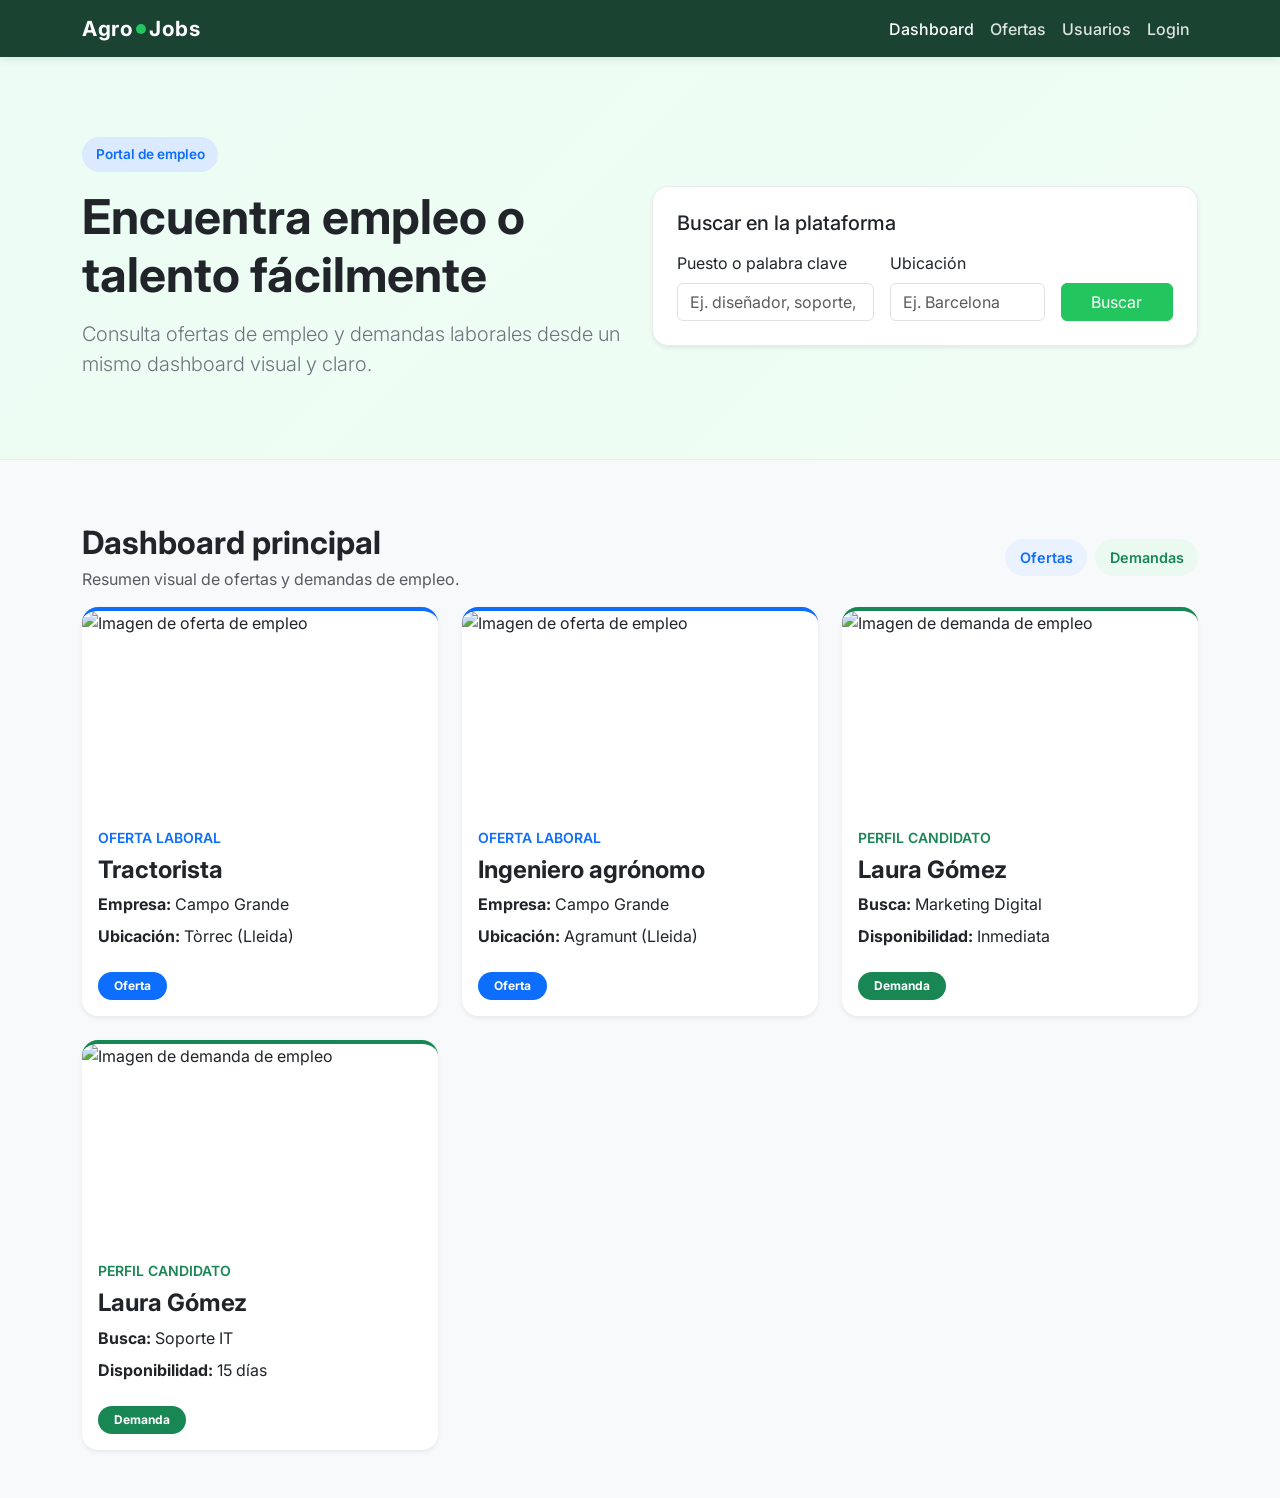
==== index.html @ 0faca1c8 "cambio de datos.js a almacenaje.js | cambios en int_1 a int_4 | cambios en index.html, login html, o" ====
<!--
IA utilizada: ChatGPT

Prompt 1: "Crea un dashboard de empleo moderno con Bootstrap, hero section, navbar y tarjetas visuales"
Prompt 2: "Cómo diferenciar visualmente ofertas y demandas de empleo usando Bootstrap y CSS"
Prompt 3: "Cómo estructurar una página principal con buscador y grid de tarjetas responsive"
Prompt 4: "Cómo mejorar una landing page de empleo con un estilo inspirado en InfoJobs y JobToday"
-->

<!DOCTYPE html>
<html lang="es">
<head>
    <meta charset="UTF-8">
    <meta name="viewport" content="width=device-width, initial-scale=1.0">
    <title>AgroJobs</title>

    <link rel="icon" type="image/png" href="img/favicon.ico">
    <link href="https://cdn.jsdelivr.net/npm/bootstrap@5.3.7/dist/css/bootstrap.min.css" rel="stylesheet">
    <link href="https://fonts.googleapis.com/css2?family=Inter:wght@400;600;700;800&display=swap" rel="stylesheet">
    <link rel="stylesheet" href="css/style.css">
</head>
<body>

    <nav class="navbar navbar-expand-lg navbar-dark navbar-custom sticky-top">
        <div class="container">
            <a class="navbar-brand logo d-flex align-items-center" href="index.html">
                <span>Agro</span>
                <span class="logo-icon"></span>
                <span>Jobs</span>
            </a>

            <button class="navbar-toggler" type="button" data-bs-toggle="collapse" data-bs-target="#menuPrincipal" aria-controls="menuPrincipal" aria-expanded="false" aria-label="Abrir navegación">
                <span class="navbar-toggler-icon"></span>
            </button>
            <div class="collapse navbar-collapse" id="menuPrincipal">
                <div class="navbar-nav ms-auto align-items-lg-center" id="navbar-links">
                    <a class="nav-link active" href="index.html">Dashboard</a>
                    <a class="nav-link" href="ofertas.html">Ofertas</a>
                    <a class="nav-link" href="usuarios.html">Usuarios</a>
                    <span id="zona-sesion" class="d-flex align-items-lg-center flex-column flex-lg-row"></span>
                </div>  
            </div>
        </div>
    </nav>

    <header class="hero-section">
        <div class="container">
            <div class="hero-box">
                <div class="row align-items-center g-4">
                    <div class="col-lg-6">
                        <span class="hero-tag">Portal de empleo</span>
                        <h1 class="display-5 fw-bold mt-3">Encuentra empleo o talento fácilmente</h1>
                        <p class="lead text-secondary mt-3">
                            Consulta ofertas de empleo y demandas laborales desde un mismo dashboard visual y claro.
                        </p>
                    </div>

                    <div class="col-lg-6">
                        <div class="search-panel shadow-sm">
                            <h2 class="h5 mb-3">Buscar en la plataforma</h2>
                            <form>
                                <div class="row g-3">
                                    <div class="col-md-5">
                                        <label for="busqueda" class="form-label">Puesto o palabra clave</label>
                                        <input type="text" id="busqueda" class="form-control" placeholder="Ej. diseñador, soporte, marketing">
                                    </div>

                                    <div class="col-md-4">
                                        <label for="ubicacion" class="form-label">Ubicación</label>
                                        <input type="text" id="ubicacion" class="form-control" placeholder="Ej. Barcelona">
                                    </div>

                                    <div class="col-md-3 d-grid align-self-end">
                                        <button type="button" class="btn btn-primary">Buscar</button>
                                    </div>
                                </div>
                            </form>
                        </div>
                    </div>
                </div>
            </div>
        </div>
    </header>

    <main class="container py-5">
        <div class="d-flex justify-content-between align-items-center flex-wrap gap-2 mb-3">
            <div>
                <h2 class="fw-bold mb-1">Dashboard principal</h2>
                <p class="text-muted mb-0">Resumen visual de ofertas y demandas de empleo.</p>
            </div>

            <div class="d-flex gap-2">
                <span class="legend-badge legend-oferta">Ofertas</span>
                <span class="legend-badge legend-demanda">Demandas</span>
            </div>
        </div>

        <div id="contenedor-tarjetas" class="row g-4"></div>
    </main>

    <script type="module" src="js/int_1_dashboard.js"></script>
    <script src="https://cdn.jsdelivr.net/npm/bootstrap@5.3.7/dist/js/bootstrap.bundle.min.js"></script>
</body>
</html>
---- css/style.css ----
body {
    font-family: 'Inter', sans-serif;
    background-color: #f8f9fa;
    color: #212529;
}

h1, h2, h3 {
    font-weight: 800;
}

.hero-section {
    background: linear-gradient(135deg, #ecfdf5 0%, #f0fdf4 100%);
    padding: 3rem 0 2rem;
    border-bottom: 1px solid #e9ecef;
}

.hero-box {
    padding: 2rem 0;
}

.hero-tag {
    display: inline-block;
    padding: 0.45rem 0.85rem;
    border-radius: 999px;
    background-color: #dbeafe;
    color: #0d6efd;
    font-size: 0.85rem;
    font-weight: 600;
}

.search-panel {
    background-color: #ffffff;
    border-radius: 1rem;
    padding: 1.5rem;
    border: 1px solid #e9ecef;
    box-shadow: 0 0.5rem 1.5rem rgba(0, 0, 0, 0.04);
}

.legend-badge {
    display: inline-block;
    padding: 0.5rem 0.9rem;
    border-radius: 999px;
    font-size: 0.9rem;
    font-weight: 600;
}

.legend-oferta {
    background-color: #eaf2ff;
    color: #0d6efd;
}

.legend-demanda {
    background-color: #eafaf1;
    color: #198754;
}

.dashboard-card {
    border: none;
    border-radius: 1rem;
    overflow: hidden;
    transition: transform 0.2s ease, box-shadow 0.2s ease;
}

.dashboard-card:hover {
    transform: translateY(-4px);
    box-shadow: 0 1rem 2rem rgba(0, 0, 0, 0.08) !important;
}

.dashboard-card-img {
    height: 200px;
    object-fit: cover;
}

.oferta-card {
    border-top: 4px solid #0d6efd;
}

.demanda-card {
    border-top: 4px solid #198754;
}

.card-title {
    font-weight: 700;
}

.navbar-brand {
    letter-spacing: 0.3px;
}

.logo {
    font-weight: 700;
    font-size: 1.3rem;
    letter-spacing: 0.5px;
    color: #ffffff !important;
}

.logo-o {
    color: #22c55e;
}

.logo-icon {
    width: 10px;
    height: 10px;
    background-color: #22c55e;
    border-radius: 50%;
    margin: 0 3px;
    display: inline-block;
}

.navbar-custom {
    background-color: #1b4332;
    box-shadow: 0 2px 10px rgba(0,0,0,0.1);
}

.navbar-custom .nav-link {
    color: rgba(255, 255, 255, 0.85);
    font-weight: 500;
}

.navbar-custom .nav-link:hover,
.navbar-custom .nav-link.active {
    color: #ffffff;
}

.btn-primary {
    background-color: #22c55e;
    border-color: #22c55e;
}

.btn-primary:hover {
    background-color: #16a34a;
    border-color: #16a34a;
}

main.container {
    margin-top: 1rem;
}

#mensaje-login,
#mensaje-oferta,
#mensaje-usuario {
    min-height: 24px;
    font-size: 0.95rem;
}

.mensaje-error {
    color: #dc3545;
    font-weight: 600;
}

.mensaje-ok {
    color: #198754;
    font-weight: 600;
}

#zona-sesion .btn {
    white-space: nowrap;
}
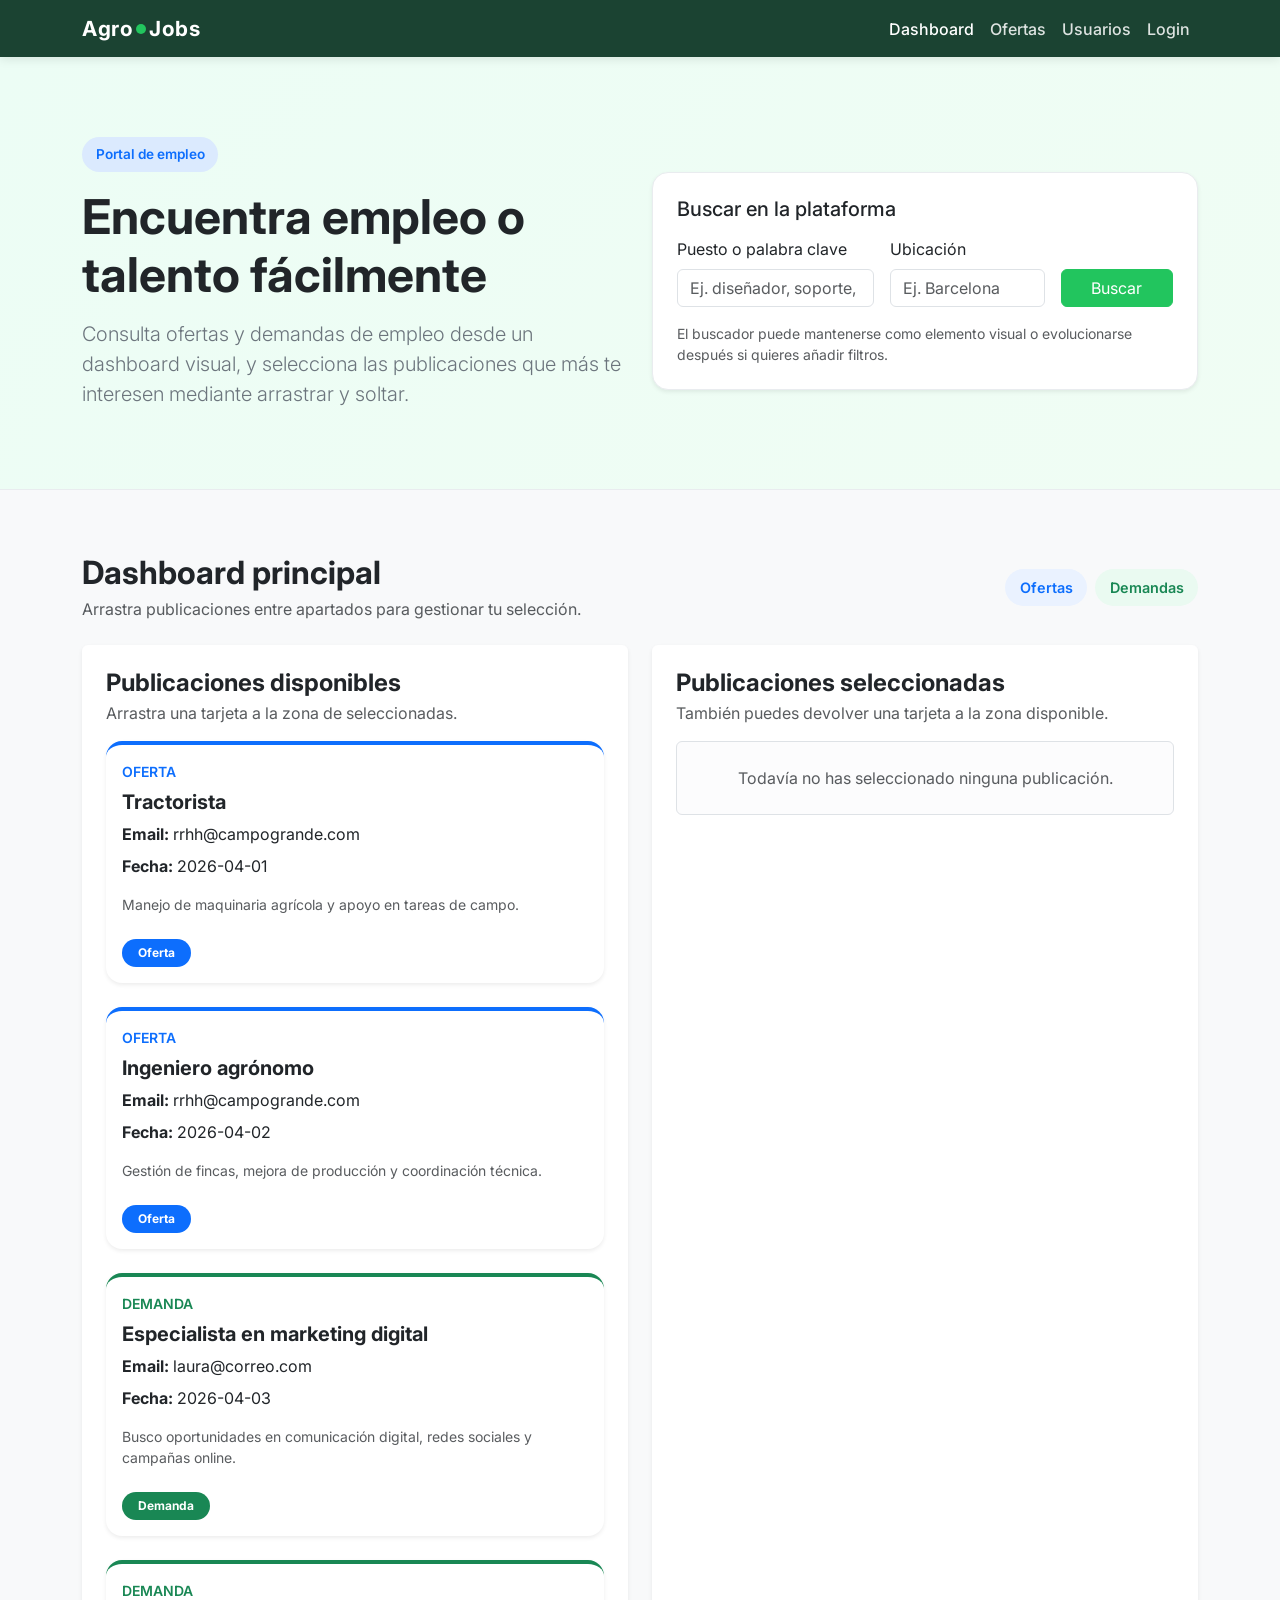
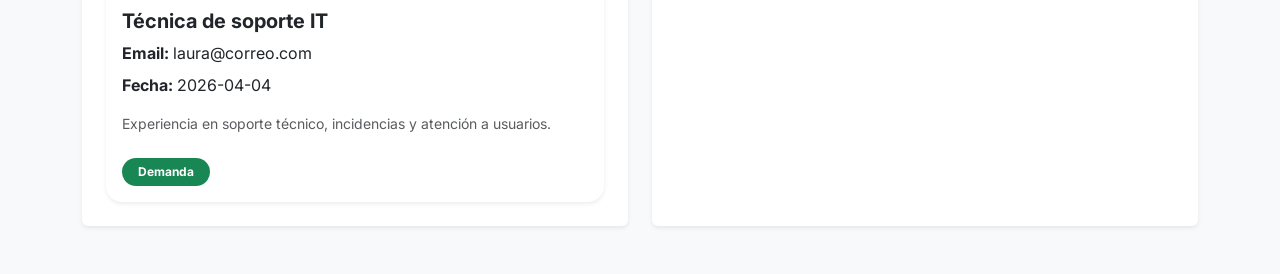
==== commit c9848093: "cambio de lógica para adaptar a los requisitos del producto 2: todos los archivos de la carpeta /js " ====
--- a/index.html
+++ b/index.html
@@ -1,10 +1,11 @@
 <!--
 IA utilizada: ChatGPT
 
-Prompt 1: "Crea un dashboard de empleo moderno con Bootstrap, hero section, navbar y tarjetas visuales"
-Prompt 2: "Cómo diferenciar visualmente ofertas y demandas de empleo usando Bootstrap y CSS"
-Prompt 3: "Cómo estructurar una página principal con buscador y grid de tarjetas responsive"
-Prompt 4: "Cómo mejorar una landing page de empleo con un estilo inspirado en InfoJobs y JobToday"
+Adaptación de index.html para Producto 2:
+- dashboard con dos zonas
+- publicaciones disponibles
+- publicaciones seleccionadas
+- preparado para drag and drop nativo
 -->
 
 <!DOCTYPE html>
@@ -32,13 +33,14 @@
             <button class="navbar-toggler" type="button" data-bs-toggle="collapse" data-bs-target="#menuPrincipal" aria-controls="menuPrincipal" aria-expanded="false" aria-label="Abrir navegación">
                 <span class="navbar-toggler-icon"></span>
             </button>
+
             <div class="collapse navbar-collapse" id="menuPrincipal">
                 <div class="navbar-nav ms-auto align-items-lg-center" id="navbar-links">
                     <a class="nav-link active" href="index.html">Dashboard</a>
                     <a class="nav-link" href="ofertas.html">Ofertas</a>
                     <a class="nav-link" href="usuarios.html">Usuarios</a>
                     <span id="zona-sesion" class="d-flex align-items-lg-center flex-column flex-lg-row"></span>
-                </div>  
+                </div>
             </div>
         </div>
     </nav>
@@ -51,7 +53,7 @@
                         <span class="hero-tag">Portal de empleo</span>
                         <h1 class="display-5 fw-bold mt-3">Encuentra empleo o talento fácilmente</h1>
                         <p class="lead text-secondary mt-3">
-                            Consulta ofertas de empleo y demandas laborales desde un mismo dashboard visual y claro.
+                            Consulta ofertas y demandas de empleo desde un dashboard visual, y selecciona las publicaciones que más te interesen mediante arrastrar y soltar.
                         </p>
                     </div>
 
@@ -66,8 +68,8 @@
                                     </div>
 
                                     <div class="col-md-4">
-                                        <label for="ubicacion" class="form-label">Ubicación</label>
-                                        <input type="text" id="ubicacion" class="form-control" placeholder="Ej. Barcelona">
+                                        <label for="ubicacion-busqueda" class="form-label">Ubicación</label>
+                                        <input type="text" id="ubicacion-busqueda" class="form-control" placeholder="Ej. Barcelona">
                                     </div>
 
                                     <div class="col-md-3 d-grid align-self-end">
@@ -75,6 +77,9 @@
                                     </div>
                                 </div>
                             </form>
+                            <p class="text-muted small mt-3 mb-0">
+                                El buscador puede mantenerse como elemento visual o evolucionarse después si quieres añadir filtros.
+                            </p>
                         </div>
                     </div>
                 </div>
@@ -83,10 +88,10 @@
     </header>
 
     <main class="container py-5">
-        <div class="d-flex justify-content-between align-items-center flex-wrap gap-2 mb-3">
+        <div class="d-flex justify-content-between align-items-center flex-wrap gap-2 mb-4">
             <div>
                 <h2 class="fw-bold mb-1">Dashboard principal</h2>
-                <p class="text-muted mb-0">Resumen visual de ofertas y demandas de empleo.</p>
+                <p class="text-muted mb-0">Arrastra publicaciones entre apartados para gestionar tu selección.</p>
             </div>
 
             <div class="d-flex gap-2">
@@ -95,7 +100,39 @@
             </div>
         </div>
 
-        <div id="contenedor-tarjetas" class="row g-4"></div>
+        <div class="row g-4">
+            <div class="col-lg-6">
+                <section class="bg-white shadow-sm rounded p-4 h-100">
+                    <div class="d-flex justify-content-between align-items-center flex-wrap gap-2 mb-3">
+                        <div>
+                            <h3 class="h4 fw-bold mb-1">Publicaciones disponibles</h3>
+                            <p class="text-muted mb-0">Arrastra una tarjeta a la zona de seleccionadas.</p>
+                        </div>
+                    </div>
+
+                    <div
+                        id="contenedor-disponibles"
+                        class="row g-4 min-vh-25 zona-drop"
+                    ></div>
+                </section>
+            </div>
+
+            <div class="col-lg-6">
+                <section class="bg-white shadow-sm rounded p-4 h-100">
+                    <div class="d-flex justify-content-between align-items-center flex-wrap gap-2 mb-3">
+                        <div>
+                            <h3 class="h4 fw-bold mb-1">Publicaciones seleccionadas</h3>
+                            <p class="text-muted mb-0">También puedes devolver una tarjeta a la zona disponible.</p>
+                        </div>
+                    </div>
+
+                    <div
+                        id="contenedor-seleccionados"
+                        class="row g-4 min-vh-25 zona-drop"
+                    ></div>
+                </section>
+            </div>
+        </div>
     </main>
 
     <script type="module" src="js/int_1_dashboard.js"></script>
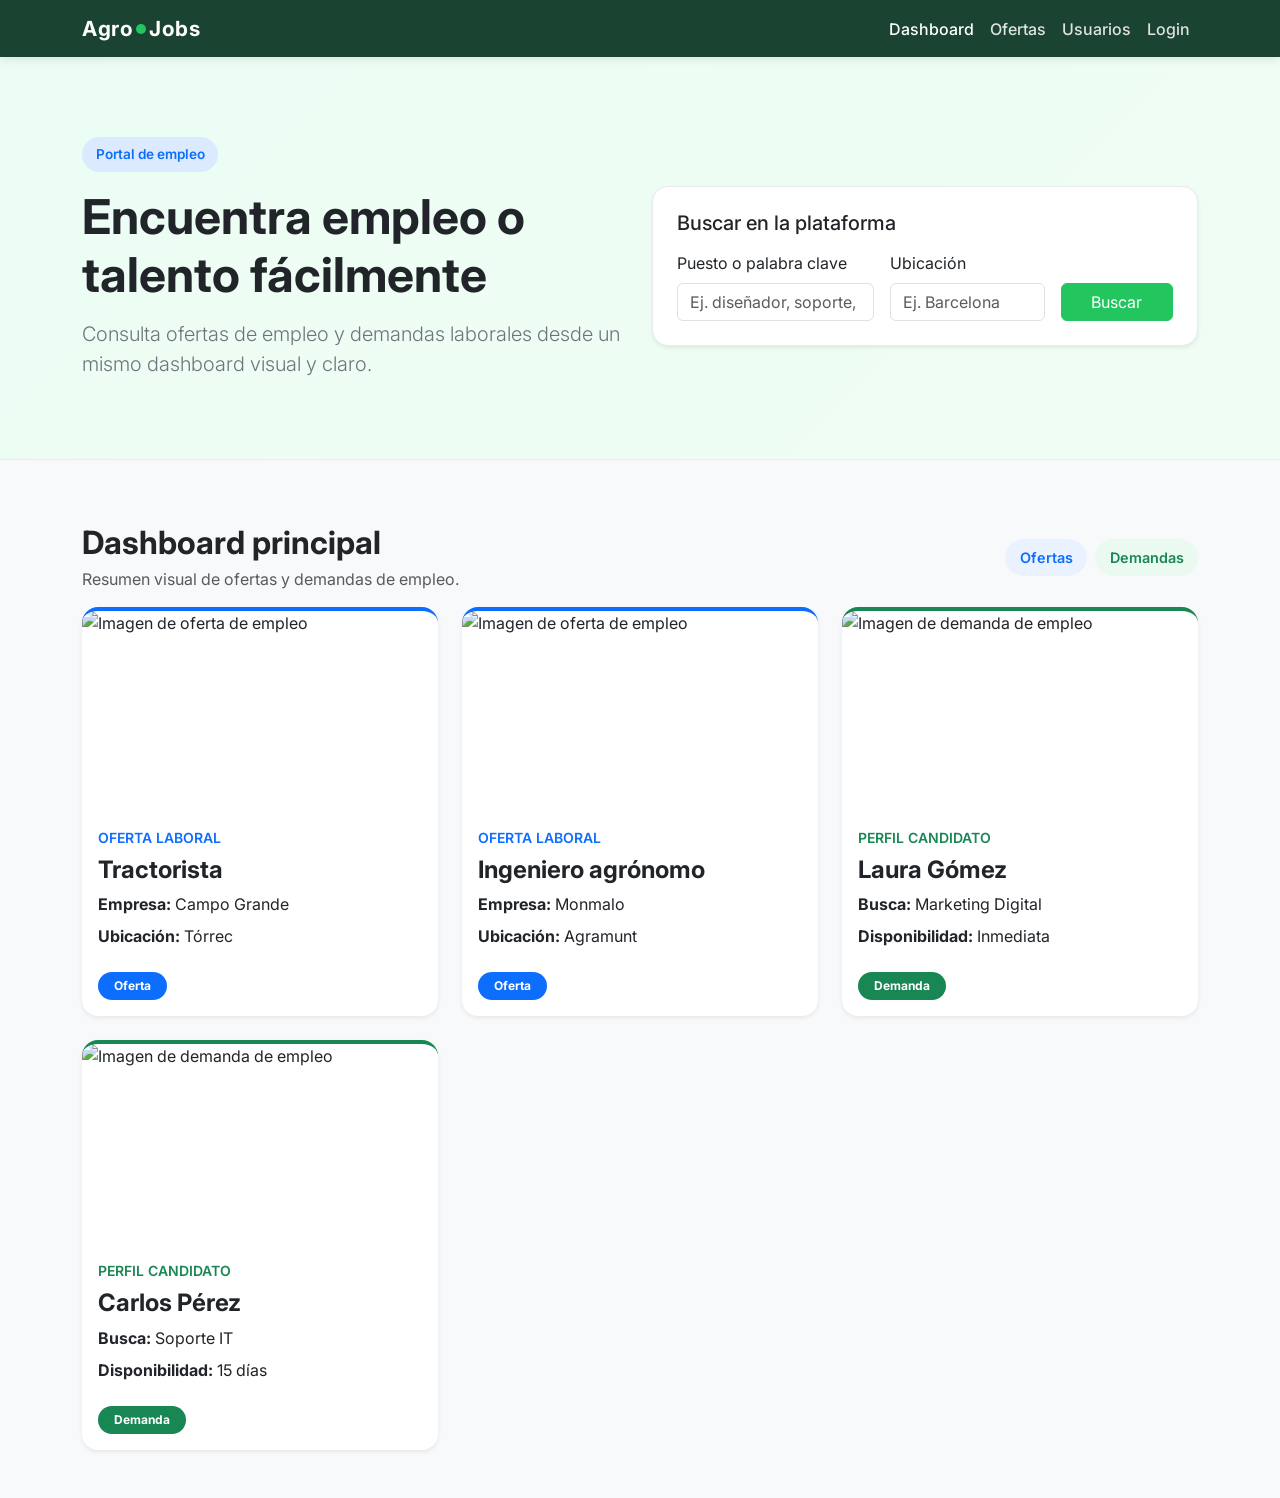
==== commit 86af207e: "Primer commit" ====
--- a/index.html
+++ b/index.html
@@ -1,11 +1,10 @@
 <!--
 IA utilizada: ChatGPT
 
-Adaptación de index.html para Producto 2:
-- dashboard con dos zonas
-- publicaciones disponibles
-- publicaciones seleccionadas
-- preparado para drag and drop nativo
+Prompt 1: "Crea un dashboard de empleo moderno con Bootstrap, hero section, navbar y tarjetas visuales"
+Prompt 2: "Cómo diferenciar visualmente ofertas y demandas de empleo usando Bootstrap y CSS"
+Prompt 3: "Cómo estructurar una página principal con buscador y grid de tarjetas responsive"
+Prompt 4: "Cómo mejorar una landing page de empleo con un estilo inspirado en InfoJobs y JobToday"
 -->
 
 <!DOCTYPE html>
@@ -33,14 +32,13 @@
             <button class="navbar-toggler" type="button" data-bs-toggle="collapse" data-bs-target="#menuPrincipal" aria-controls="menuPrincipal" aria-expanded="false" aria-label="Abrir navegación">
                 <span class="navbar-toggler-icon"></span>
             </button>
-
             <div class="collapse navbar-collapse" id="menuPrincipal">
                 <div class="navbar-nav ms-auto align-items-lg-center" id="navbar-links">
                     <a class="nav-link active" href="index.html">Dashboard</a>
                     <a class="nav-link" href="ofertas.html">Ofertas</a>
                     <a class="nav-link" href="usuarios.html">Usuarios</a>
                     <span id="zona-sesion" class="d-flex align-items-lg-center flex-column flex-lg-row"></span>
-                </div>
+                </div>  
             </div>
         </div>
     </nav>
@@ -53,7 +51,7 @@
                         <span class="hero-tag">Portal de empleo</span>
                         <h1 class="display-5 fw-bold mt-3">Encuentra empleo o talento fácilmente</h1>
                         <p class="lead text-secondary mt-3">
-                            Consulta ofertas y demandas de empleo desde un dashboard visual, y selecciona las publicaciones que más te interesen mediante arrastrar y soltar.
+                            Consulta ofertas de empleo y demandas laborales desde un mismo dashboard visual y claro.
                         </p>
                     </div>
 
@@ -68,8 +66,8 @@
                                     </div>
 
                                     <div class="col-md-4">
-                                        <label for="ubicacion-busqueda" class="form-label">Ubicación</label>
-                                        <input type="text" id="ubicacion-busqueda" class="form-control" placeholder="Ej. Barcelona">
+                                        <label for="ubicacion" class="form-label">Ubicación</label>
+                                        <input type="text" id="ubicacion" class="form-control" placeholder="Ej. Barcelona">
                                     </div>
 
                                     <div class="col-md-3 d-grid align-self-end">
@@ -77,9 +75,6 @@
                                     </div>
                                 </div>
                             </form>
-                            <p class="text-muted small mt-3 mb-0">
-                                El buscador puede mantenerse como elemento visual o evolucionarse después si quieres añadir filtros.
-                            </p>
                         </div>
                     </div>
                 </div>
@@ -88,10 +83,10 @@
     </header>
 
     <main class="container py-5">
-        <div class="d-flex justify-content-between align-items-center flex-wrap gap-2 mb-4">
+        <div class="d-flex justify-content-between align-items-center flex-wrap gap-2 mb-3">
             <div>
                 <h2 class="fw-bold mb-1">Dashboard principal</h2>
-                <p class="text-muted mb-0">Arrastra publicaciones entre apartados para gestionar tu selección.</p>
+                <p class="text-muted mb-0">Resumen visual de ofertas y demandas de empleo.</p>
             </div>
 
             <div class="d-flex gap-2">
@@ -100,42 +95,10 @@
             </div>
         </div>
 
-        <div class="row g-4">
-            <div class="col-lg-6">
-                <section class="bg-white shadow-sm rounded p-4 h-100">
-                    <div class="d-flex justify-content-between align-items-center flex-wrap gap-2 mb-3">
-                        <div>
-                            <h3 class="h4 fw-bold mb-1">Publicaciones disponibles</h3>
-                            <p class="text-muted mb-0">Arrastra una tarjeta a la zona de seleccionadas.</p>
-                        </div>
-                    </div>
-
-                    <div
-                        id="contenedor-disponibles"
-                        class="row g-4 min-vh-25 zona-drop"
-                    ></div>
-                </section>
-            </div>
-
-            <div class="col-lg-6">
-                <section class="bg-white shadow-sm rounded p-4 h-100">
-                    <div class="d-flex justify-content-between align-items-center flex-wrap gap-2 mb-3">
-                        <div>
-                            <h3 class="h4 fw-bold mb-1">Publicaciones seleccionadas</h3>
-                            <p class="text-muted mb-0">También puedes devolver una tarjeta a la zona disponible.</p>
-                        </div>
-                    </div>
-
-                    <div
-                        id="contenedor-seleccionados"
-                        class="row g-4 min-vh-25 zona-drop"
-                    ></div>
-                </section>
-            </div>
-        </div>
+        <div id="contenedor-tarjetas" class="row g-4"></div>
     </main>
 
-    <script type="module" src="js/int_1_dashboard.js"></script>
+    <script type="module" src="js/landing.js"></script>
     <script src="https://cdn.jsdelivr.net/npm/bootstrap@5.3.7/dist/js/bootstrap.bundle.min.js"></script>
 </body>
 </html>
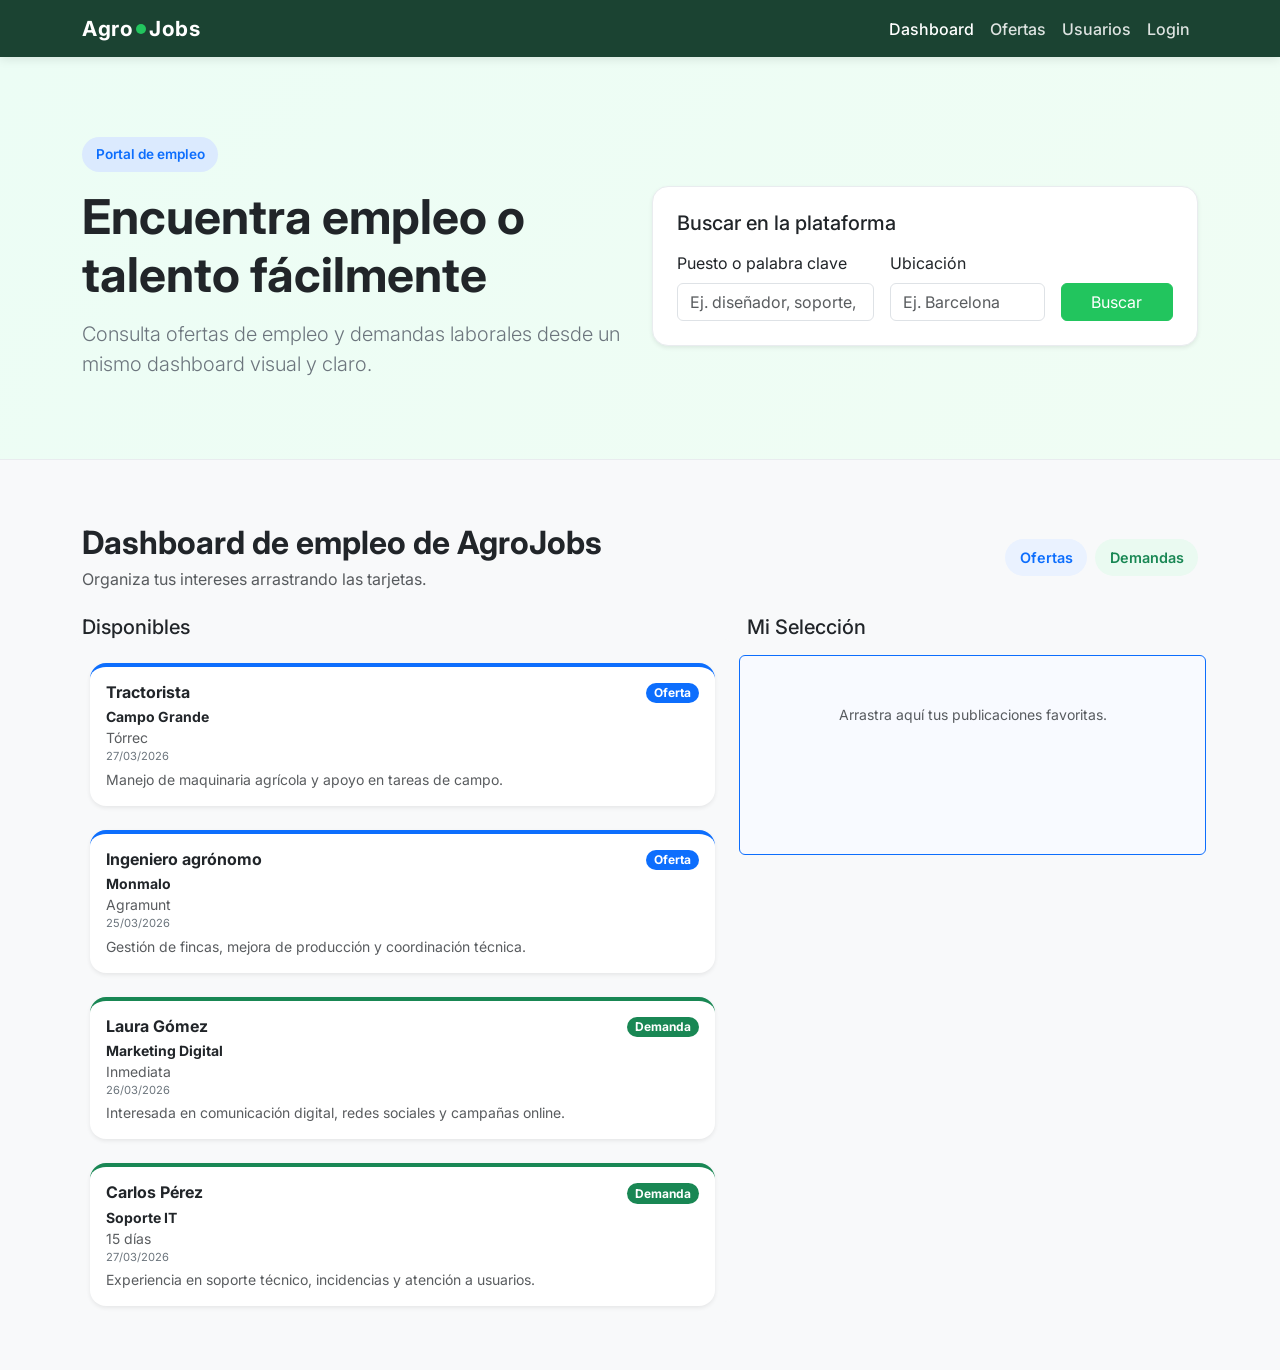
==== commit 236deba8: "Añadido Drag and Drop, cambiado el sistema de ID's de ofertas y demandas para que sean únicos, facil" ====
--- a/index.html
+++ b/index.html
@@ -83,10 +83,10 @@
     </header>
 
     <main class="container py-5">
-        <div class="d-flex justify-content-between align-items-center flex-wrap gap-2 mb-3">
+        <div class="d-flex justify-content-between align-items-center flex-wrap gap-2 mb-4">
             <div>
-                <h2 class="fw-bold mb-1">Dashboard principal</h2>
-                <p class="text-muted mb-0">Resumen visual de ofertas y demandas de empleo.</p>
+                <h2 class="fw-bold mb-1">Dashboard de empleo de AgroJobs</h2>
+                <p class="text-muted mb-0">Organiza tus intereses arrastrando las tarjetas.</p>
             </div>
 
             <div class="d-flex gap-2">
@@ -95,7 +95,17 @@
             </div>
         </div>
 
-        <div id="contenedor-tarjetas" class="row g-4"></div>
+        <div class="row g-4">
+            <div class="col-md-7">
+                <h5 class="mb-3"><i class="bi bi-list-ul"></i> Disponibles</h5>
+                <div id="contenedor-disponibles" class="row g-3 zona-drop p-2 rounded bg-light" style="min-height: 200px;"></div>
+            </div>
+
+            <div class="col-md-5">
+                <h5 class="mb-3"><i class="bi bi-star-fill"></i> Mi Selección</h5>
+                <div id="contenedor-seleccionados" class="row g-3 zona-drop p-2 rounded border border-dashed border-primary mt-2" style="min-height: 200px;  background-color: #f8faff;"></div>
+            </div>
+        </div>
     </main>
 
     <script type="module" src="js/landing.js"></script>
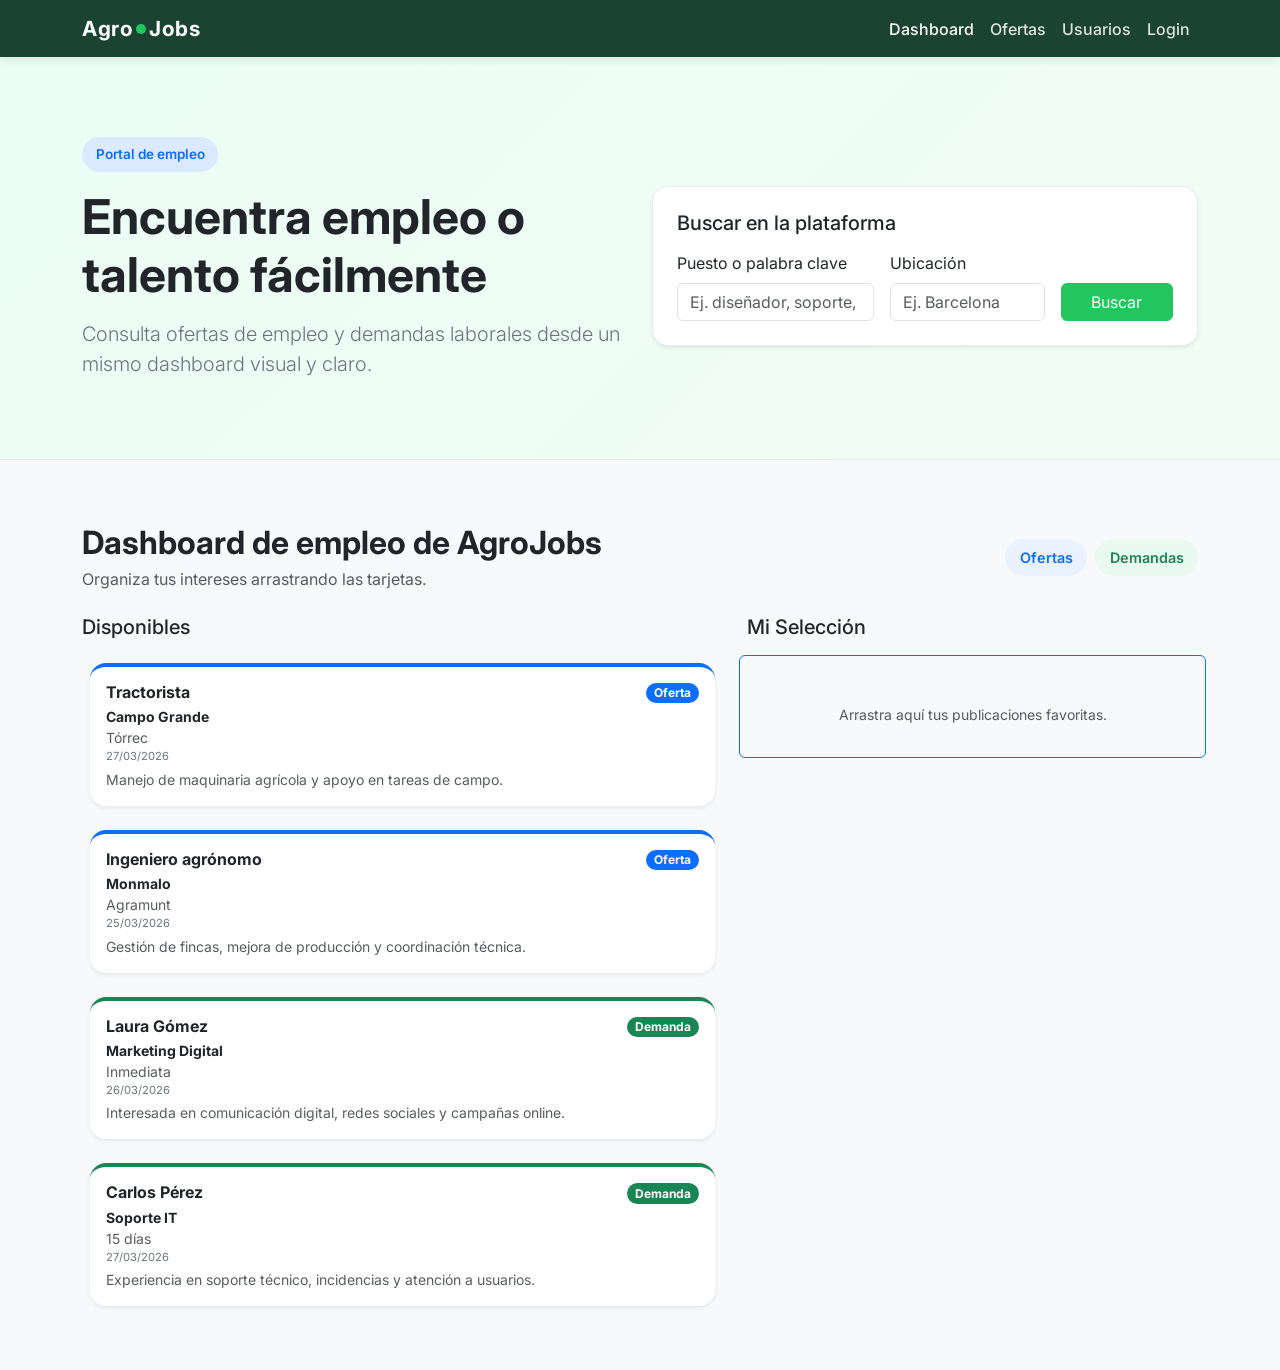
==== commit 56625917: "Puntualizaciones finales de estilos" ====
--- a/index.html
+++ b/index.html
@@ -98,12 +98,12 @@
         <div class="row g-4">
             <div class="col-md-7">
                 <h5 class="mb-3"><i class="bi bi-list-ul"></i> Disponibles</h5>
-                <div id="contenedor-disponibles" class="row g-3 zona-drop p-2 rounded bg-light" style="min-height: 200px;"></div>
+                <div id="contenedor-disponibles" class="row g-3 zona-drop p-2 rounded bg-light"></div>
             </div>
 
             <div class="col-md-5">
                 <h5 class="mb-3"><i class="bi bi-star-fill"></i> Mi Selección</h5>
-                <div id="contenedor-seleccionados" class="row g-3 zona-drop p-2 rounded border border-dashed border-primary mt-2" style="min-height: 200px;  background-color: #f8faff;"></div>
+                <div id="contenedor-seleccionados" class="row g-3 zona-drop p-2 rounded border border-dashed border-primary mt-2"></div>
             </div>
         </div>
     </main>
--- a/css/style.css
+++ b/css/style.css
@@ -155,4 +155,12 @@
 
 #zona-sesion .btn {
     white-space: nowrap;
+}
+
+.contenedor-disponibles, .contenedor-seleccionados {
+    min-height: 200px;
+}
+
+.contenedor-seleccionados {
+    background-color: #f8faff;
 }
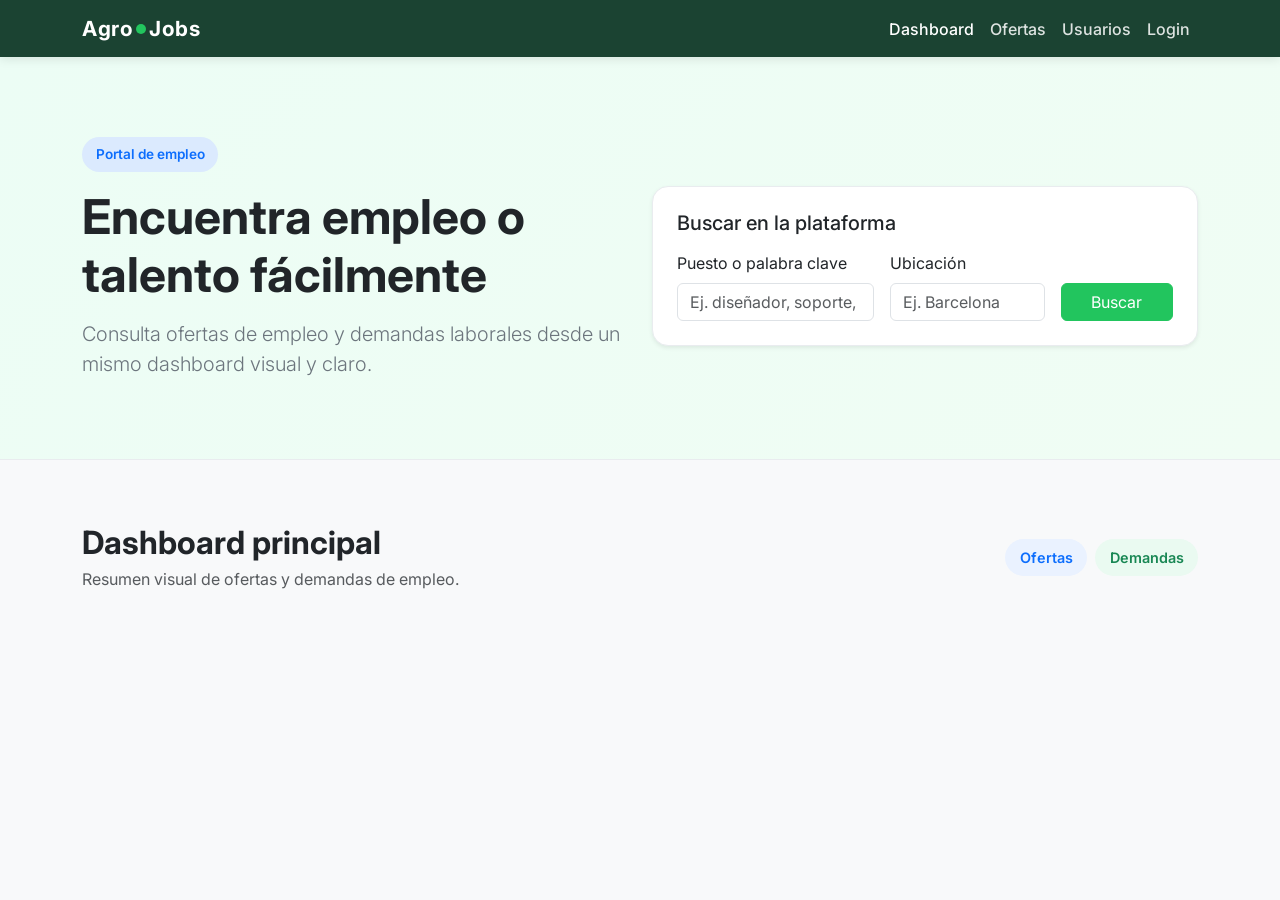
==== commit e4bc17ab: "P2: Fase 2. Página usuarios + int_4_usuarios.js" ====
--- a/index.html
+++ b/index.html
@@ -37,7 +37,7 @@
                     <a class="nav-link active" href="index.html">Dashboard</a>
                     <a class="nav-link" href="ofertas.html">Ofertas</a>
                     <a class="nav-link" href="usuarios.html">Usuarios</a>
-                    <span id="zona-sesion" class="d-flex align-items-lg-center flex-column flex-lg-row"></span>
+                    <span id="usuarioActivo" class="d-flex align-items-lg-center flex-column flex-lg-row"></span>
                 </div>  
             </div>
         </div>
@@ -83,10 +83,10 @@
     </header>
 
     <main class="container py-5">
-        <div class="d-flex justify-content-between align-items-center flex-wrap gap-2 mb-4">
+        <div class="d-flex justify-content-between align-items-center flex-wrap gap-2 mb-3">
             <div>
-                <h2 class="fw-bold mb-1">Dashboard de empleo de AgroJobs</h2>
-                <p class="text-muted mb-0">Organiza tus intereses arrastrando las tarjetas.</p>
+                <h2 class="fw-bold mb-1">Dashboard principal</h2>
+                <p class="text-muted mb-0">Resumen visual de ofertas y demandas de empleo.</p>
             </div>
 
             <div class="d-flex gap-2">
@@ -95,17 +95,7 @@
             </div>
         </div>
 
-        <div class="row g-4">
-            <div class="col-md-7">
-                <h5 class="mb-3"><i class="bi bi-list-ul"></i> Disponibles</h5>
-                <div id="contenedor-disponibles" class="row g-3 zona-drop p-2 rounded bg-light"></div>
-            </div>
-
-            <div class="col-md-5">
-                <h5 class="mb-3"><i class="bi bi-star-fill"></i> Mi Selección</h5>
-                <div id="contenedor-seleccionados" class="row g-3 zona-drop p-2 rounded border border-dashed border-primary mt-2"></div>
-            </div>
-        </div>
+        <div id="contenedor-tarjetas" class="row g-4"></div>
     </main>
 
     <script type="module" src="js/landing.js"></script>
--- a/css/style.css
+++ b/css/style.css
@@ -155,12 +155,4 @@
 
 #zona-sesion .btn {
     white-space: nowrap;
-}
-
-.contenedor-disponibles, .contenedor-seleccionados {
-    min-height: 200px;
-}
-
-.contenedor-seleccionados {
-    background-color: #f8faff;
 }
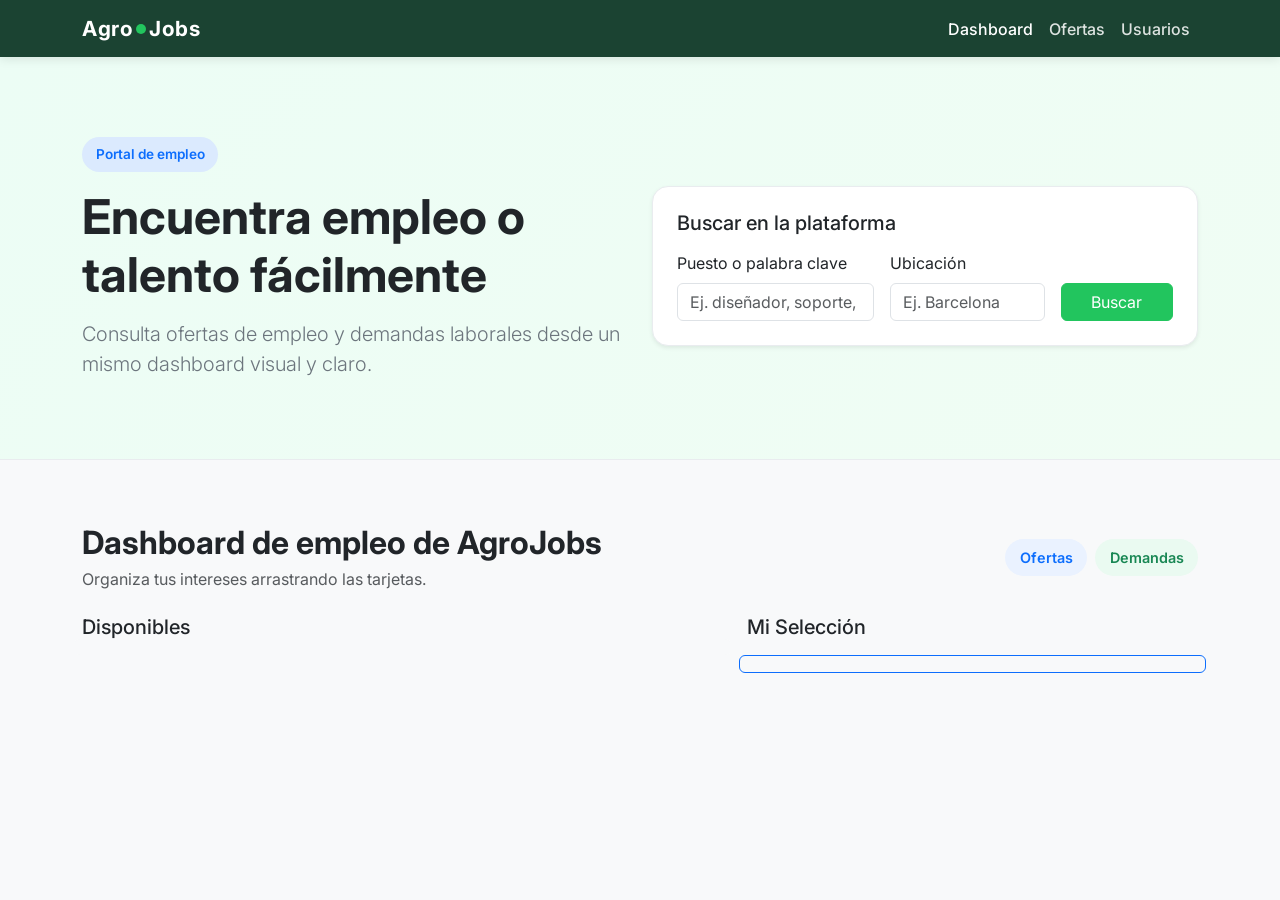
==== commit fafae049: "Ultimas modificaciones y correciones previas a entrega" ====
--- a/index.html
+++ b/index.html
@@ -37,7 +37,7 @@
                     <a class="nav-link active" href="index.html">Dashboard</a>
                     <a class="nav-link" href="ofertas.html">Ofertas</a>
                     <a class="nav-link" href="usuarios.html">Usuarios</a>
-                    <span id="usuarioActivo" class="d-flex align-items-lg-center flex-column flex-lg-row"></span>
+                    <span id="zona-sesion" class="d-flex align-items-lg-center flex-column flex-lg-row"></span>
                 </div>  
             </div>
         </div>
@@ -83,10 +83,10 @@
     </header>
 
     <main class="container py-5">
-        <div class="d-flex justify-content-between align-items-center flex-wrap gap-2 mb-3">
+        <div class="d-flex justify-content-between align-items-center flex-wrap gap-2 mb-4">
             <div>
-                <h2 class="fw-bold mb-1">Dashboard principal</h2>
-                <p class="text-muted mb-0">Resumen visual de ofertas y demandas de empleo.</p>
+                <h2 class="fw-bold mb-1">Dashboard de empleo de AgroJobs</h2>
+                <p class="text-muted mb-0">Organiza tus intereses arrastrando las tarjetas.</p>
             </div>
 
             <div class="d-flex gap-2">
@@ -95,10 +95,20 @@
             </div>
         </div>
 
-        <div id="contenedor-tarjetas" class="row g-4"></div>
+        <div class="row g-4">
+            <div class="col-md-7">
+                <h5 class="mb-3"><i class="bi bi-list-ul"></i> Disponibles</h5>
+                <div id="contenedor-disponibles" class="row g-3 zona-drop p-2 rounded bg-light"></div>
+            </div>
+
+            <div class="col-md-5">
+                <h5 class="mb-3"><i class="bi bi-star-fill"></i> Mi Selección</h5>
+                <div id="contenedor-seleccionados" class="row g-3 zona-drop p-2 rounded border border-dashed border-primary mt-2"></div>
+            </div>
+        </div>
     </main>
 
-    <script type="module" src="js/landing.js"></script>
+    <script type="module" src="js/int_1_landing.js"></script>
     <script src="https://cdn.jsdelivr.net/npm/bootstrap@5.3.7/dist/js/bootstrap.bundle.min.js"></script>
 </body>
 </html>
